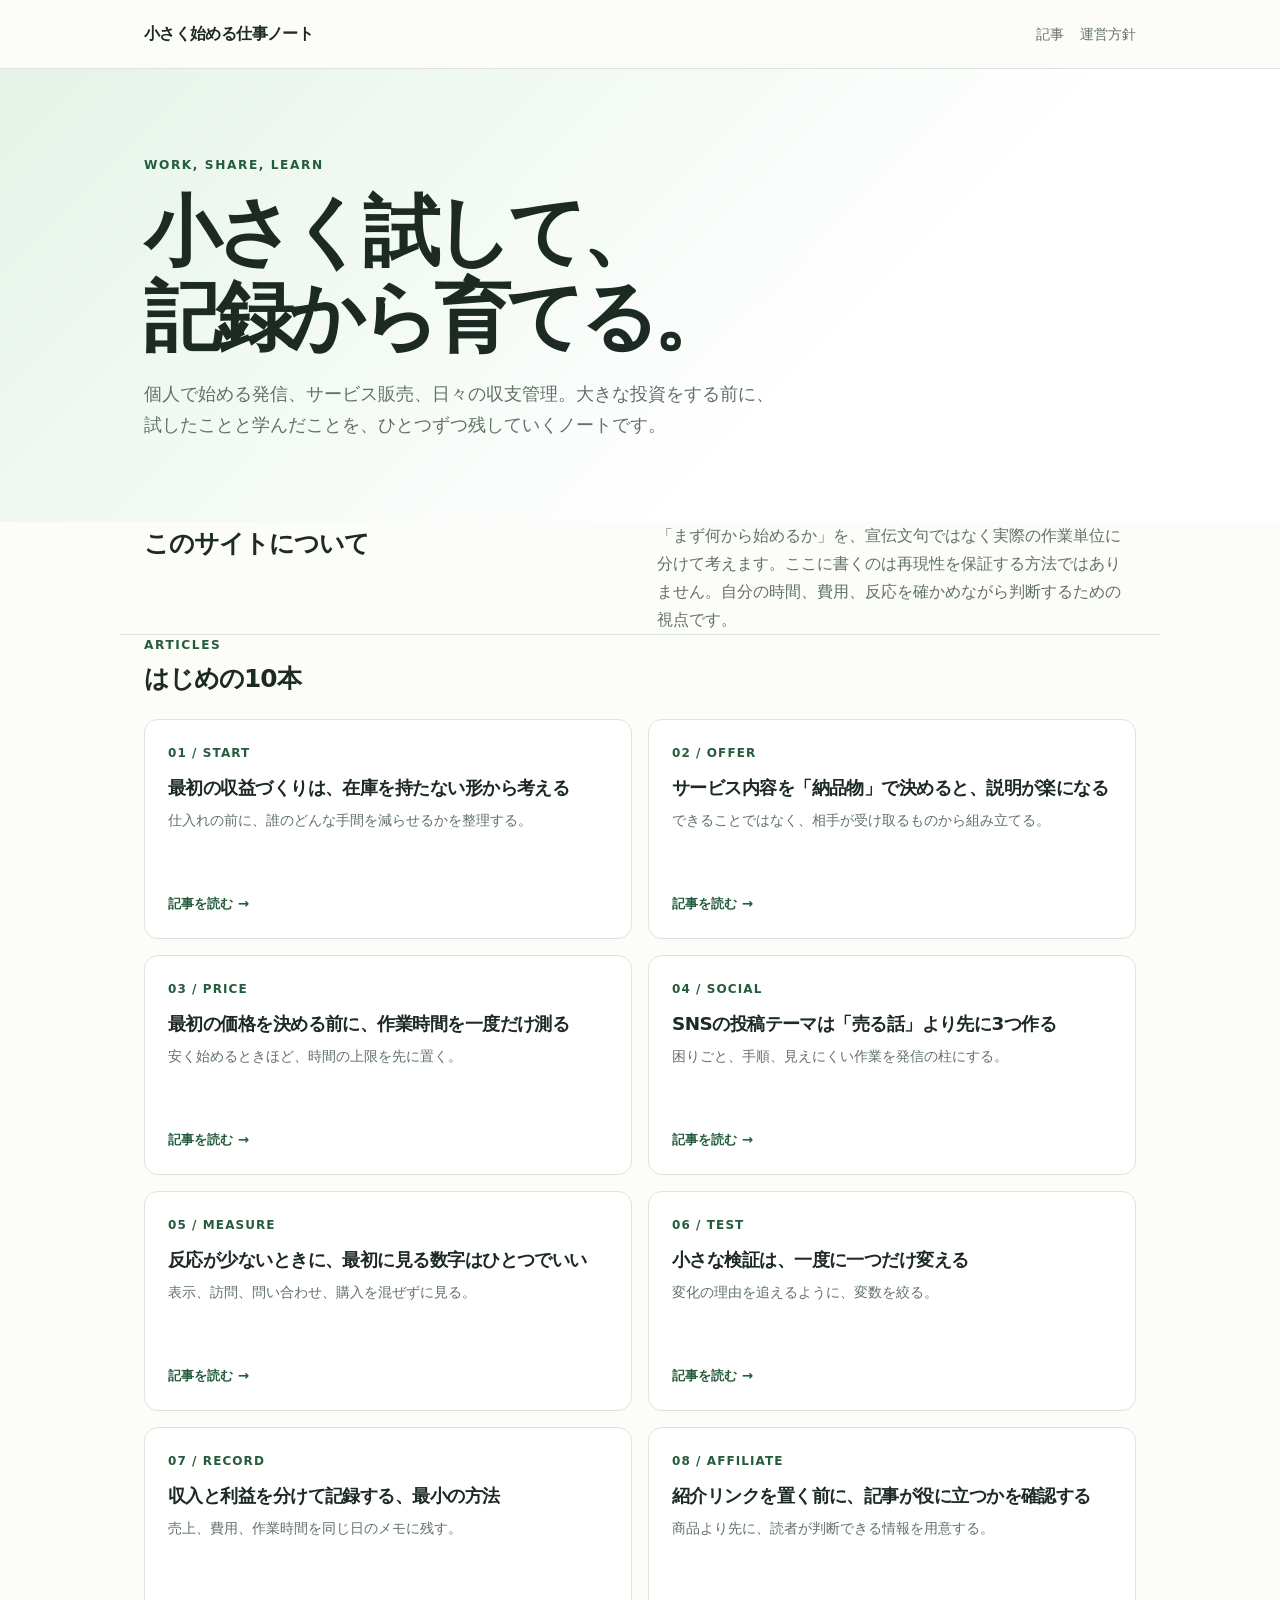
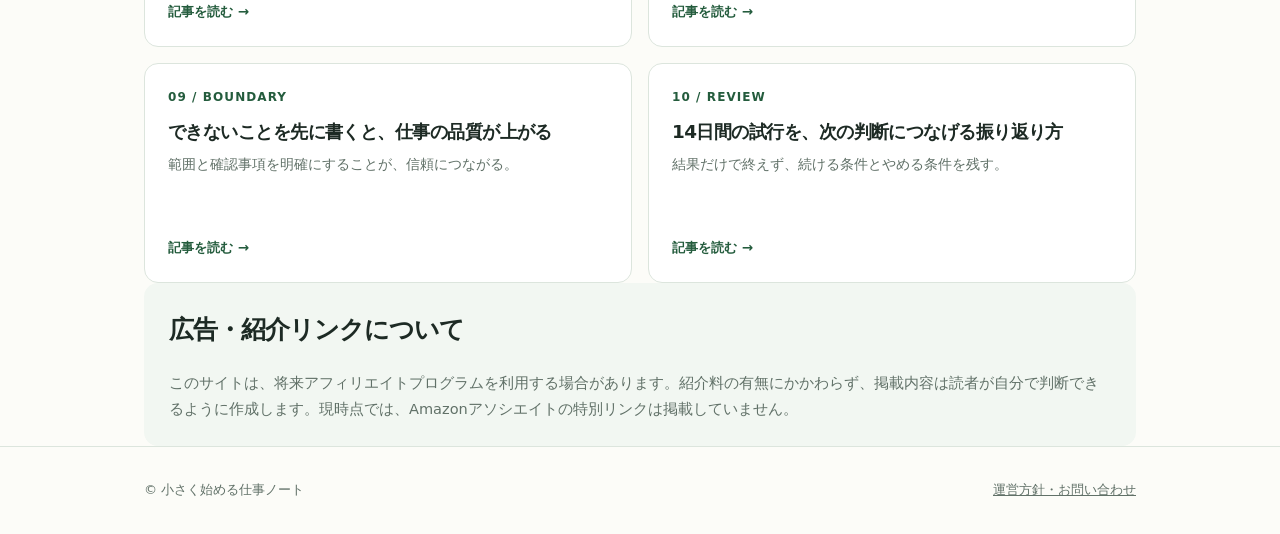
==== index.html @ 6a61f7f6 "Add initial affiliate site" ====
<!doctype html>
<html lang="ja">
<head>
  <meta charset="utf-8"><meta name="viewport" content="width=device-width, initial-scale=1">
  <meta name="description" content="小さく始める個人事業の発信・販売・記録を、実践しながら整理するノート。">
  <title>小さく始める仕事ノート</title>
  <style>
    :root{--ink:#1d2a24;--muted:#617168;--paper:#fcfcf8;--mint:#e5f3e8;--line:#dce5dd;--accent:#245c3d;--soft:#f2f7f2}*{box-sizing:border-box}body{margin:0;background:var(--paper);color:var(--ink);font:16px/1.75 system-ui,-apple-system,"Segoe UI",sans-serif}a{color:inherit}.wrap{max-width:1040px;margin:auto;padding:0 24px}header{border-bottom:1px solid var(--line);background:rgba(252,252,248,.92);position:sticky;top:0;backdrop-filter:blur(9px);z-index:2}.nav{height:68px;display:flex;align-items:center;justify-content:space-between;gap:16px}.brand{font-weight:800;text-decoration:none;letter-spacing:-.04em}.nav a:not(.brand){font-size:.88rem;color:var(--muted);text-decoration:none;margin-left:16px}.hero{padding:86px 0 64px;background:linear-gradient(135deg,var(--mint),#fff 65%)}.eyebrow{font-size:.76rem;letter-spacing:.13em;font-weight:800;color:var(--accent)}h1{font-size:clamp(2.4rem,6vw,4.8rem);line-height:1.1;letter-spacing:-.07em;max-width:760px;margin:14px 0 20px}.lead{font-size:1.1rem;max-width:630px;color:var(--muted)}section{padding:58px 0}h2{font-size:1.55rem;letter-spacing:-.04em;margin:0 0 19px}.intro{display:grid;grid-template-columns:1fr 1fr;gap:34px;border-bottom:1px solid var(--line)}.intro p{color:var(--muted);margin:0}.posts{display:grid;grid-template-columns:repeat(2,1fr);gap:16px}.post{display:flex;flex-direction:column;min-height:220px;padding:23px;background:#fff;border:1px solid var(--line);border-radius:14px;text-decoration:none;transition:transform .15s,border .15s}.post:hover{transform:translateY(-3px);border-color:#8eb89b}.num{font-size:.75rem;font-weight:800;letter-spacing:.09em;color:var(--accent)}h3{font-size:1.15rem;line-height:1.35;letter-spacing:-.03em;margin:12px 0 8px}.post p{font-size:.9rem;line-height:1.65;margin:0;color:var(--muted)}.more{margin-top:auto;padding-top:18px;font-size:.84rem;font-weight:750;color:var(--accent)}.notice{background:var(--soft);border-radius:14px;padding:25px}.notice p{margin:0;color:var(--muted);font-size:.91rem}footer{padding:32px 0;border-top:1px solid var(--line);color:var(--muted);font-size:.82rem}.foot{display:flex;justify-content:space-between;gap:20px;flex-wrap:wrap}@media(max-width:650px){.wrap{padding:0 18px}.nav a:not(.brand){margin-left:10px;font-size:.78rem}.hero{padding:62px 0 48px}.intro,.posts{grid-template-columns:1fr}section{padding:42px 0}}
  </style>
</head>
<body>
<header><div class="wrap nav"><a class="brand" href="index.html">小さく始める仕事ノート</a><nav><a href="#articles">記事</a><a href="about.html">運営方針</a></nav></div></header>
<main>
  <section class="hero"><div class="wrap"><div class="eyebrow">WORK, SHARE, LEARN</div><h1>小さく試して、<br>記録から育てる。</h1><p class="lead">個人で始める発信、サービス販売、日々の収支管理。大きな投資をする前に、試したことと学んだことを、ひとつずつ残していくノートです。</p></div></section>
  <section class="wrap intro"><div><h2>このサイトについて</h2></div><p>「まず何から始めるか」を、宣伝文句ではなく実際の作業単位に分けて考えます。ここに書くのは再現性を保証する方法ではありません。自分の時間、費用、反応を確かめながら判断するための視点です。</p></section>
  <section class="wrap" id="articles"><div class="eyebrow">ARTICLES</div><h2>はじめの10本</h2><div class="posts">
    <a class="post" href="articles/01.html"><span class="num">01 / START</span><h3>最初の収益づくりは、在庫を持たない形から考える</h3><p>仕入れの前に、誰のどんな手間を減らせるかを整理する。</p><span class="more">記事を読む →</span></a>
    <a class="post" href="articles/02.html"><span class="num">02 / OFFER</span><h3>サービス内容を「納品物」で決めると、説明が楽になる</h3><p>できることではなく、相手が受け取るものから組み立てる。</p><span class="more">記事を読む →</span></a>
    <a class="post" href="articles/03.html"><span class="num">03 / PRICE</span><h3>最初の価格を決める前に、作業時間を一度だけ測る</h3><p>安く始めるときほど、時間の上限を先に置く。</p><span class="more">記事を読む →</span></a>
    <a class="post" href="articles/04.html"><span class="num">04 / SOCIAL</span><h3>SNSの投稿テーマは「売る話」より先に3つ作る</h3><p>困りごと、手順、見えにくい作業を発信の柱にする。</p><span class="more">記事を読む →</span></a>
    <a class="post" href="articles/05.html"><span class="num">05 / MEASURE</span><h3>反応が少ないときに、最初に見る数字はひとつでいい</h3><p>表示、訪問、問い合わせ、購入を混ぜずに見る。</p><span class="more">記事を読む →</span></a>
    <a class="post" href="articles/06.html"><span class="num">06 / TEST</span><h3>小さな検証は、一度に一つだけ変える</h3><p>変化の理由を追えるように、変数を絞る。</p><span class="more">記事を読む →</span></a>
    <a class="post" href="articles/07.html"><span class="num">07 / RECORD</span><h3>収入と利益を分けて記録する、最小の方法</h3><p>売上、費用、作業時間を同じ日のメモに残す。</p><span class="more">記事を読む →</span></a>
    <a class="post" href="articles/08.html"><span class="num">08 / AFFILIATE</span><h3>紹介リンクを置く前に、記事が役に立つかを確認する</h3><p>商品より先に、読者が判断できる情報を用意する。</p><span class="more">記事を読む →</span></a>
    <a class="post" href="articles/09.html"><span class="num">09 / BOUNDARY</span><h3>できないことを先に書くと、仕事の品質が上がる</h3><p>範囲と確認事項を明確にすることが、信頼につながる。</p><span class="more">記事を読む →</span></a>
    <a class="post" href="articles/10.html"><span class="num">10 / REVIEW</span><h3>14日間の試行を、次の判断につなげる振り返り方</h3><p>結果だけで終えず、続ける条件とやめる条件を残す。</p><span class="more">記事を読む →</span></a>
  </div></section>
  <section class="wrap"><div class="notice"><h2>広告・紹介リンクについて</h2><p>このサイトは、将来アフィリエイトプログラムを利用する場合があります。紹介料の有無にかかわらず、掲載内容は読者が自分で判断できるように作成します。現時点では、Amazonアソシエイトの特別リンクは掲載していません。</p></div></section>
</main><footer><div class="wrap foot"><span>© 小さく始める仕事ノート</span><a href="about.html">運営方針・お問い合わせ</a></div></footer>
</body></html>
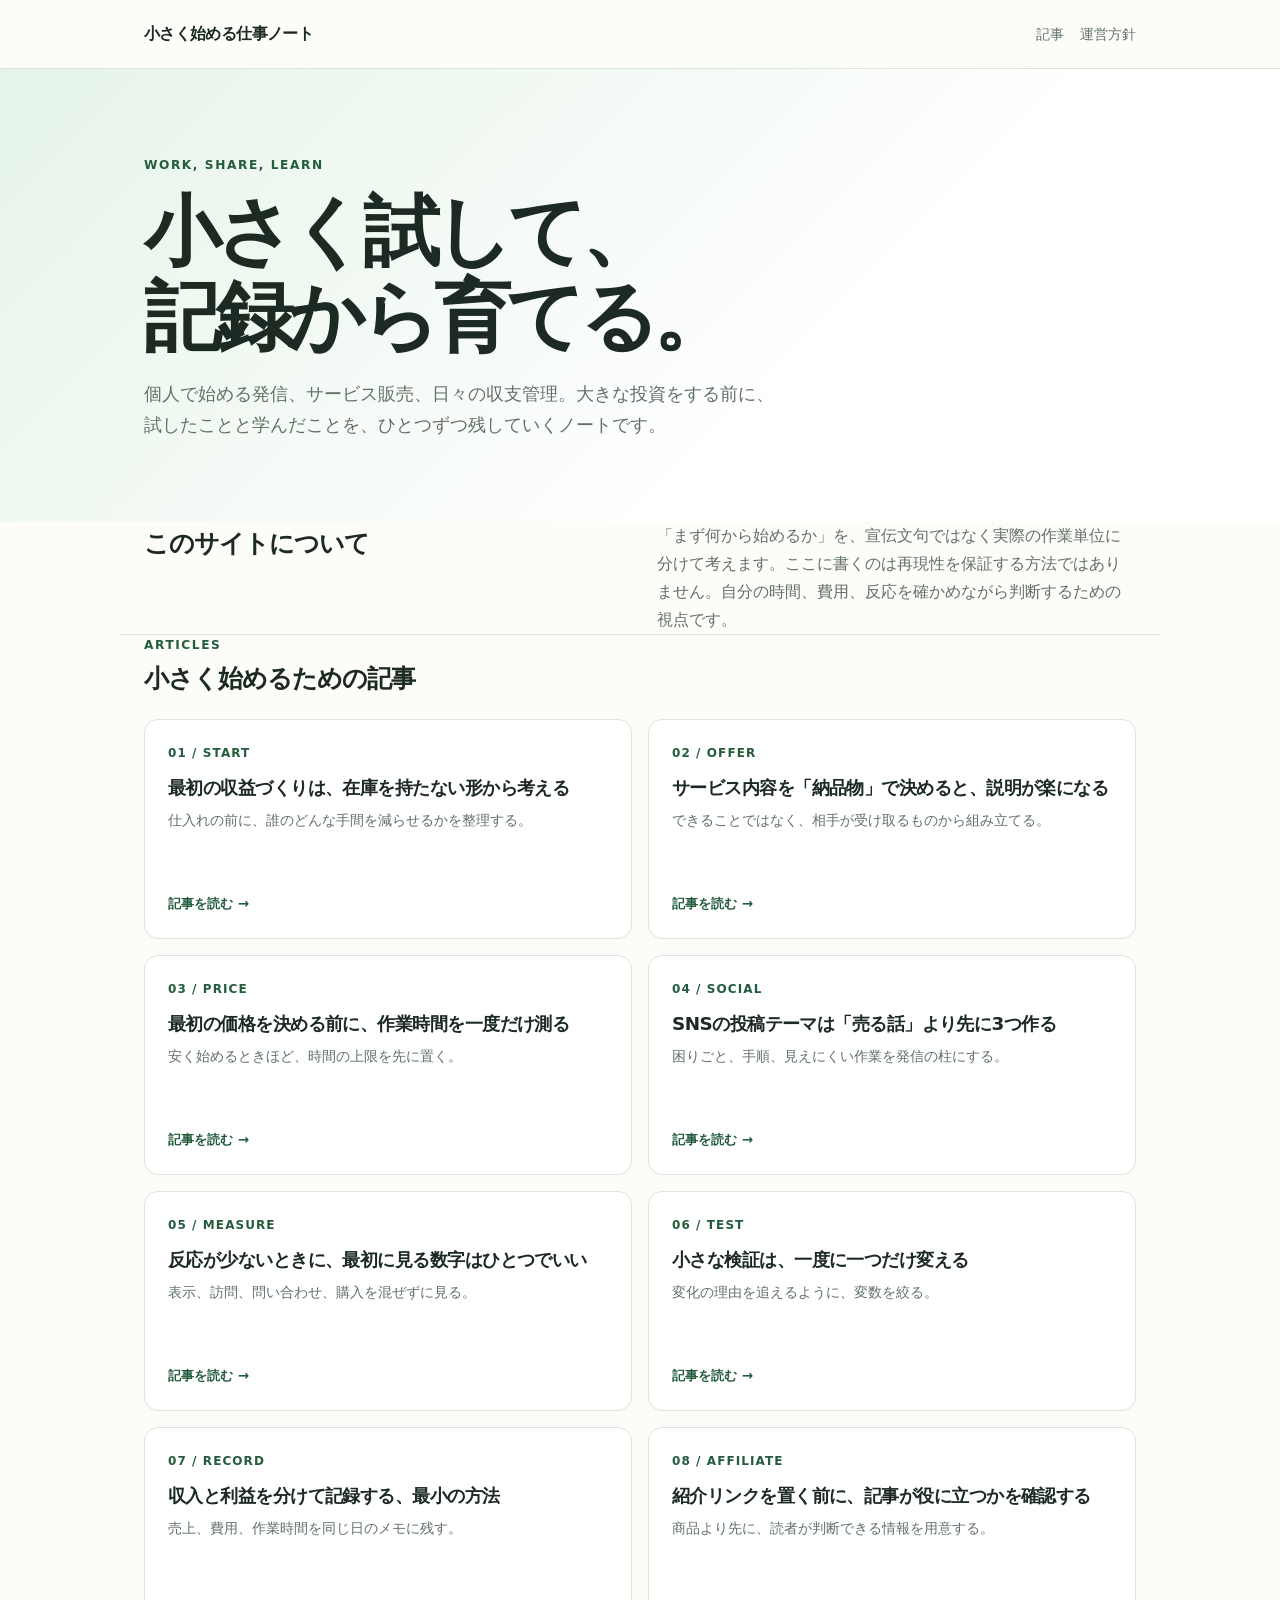
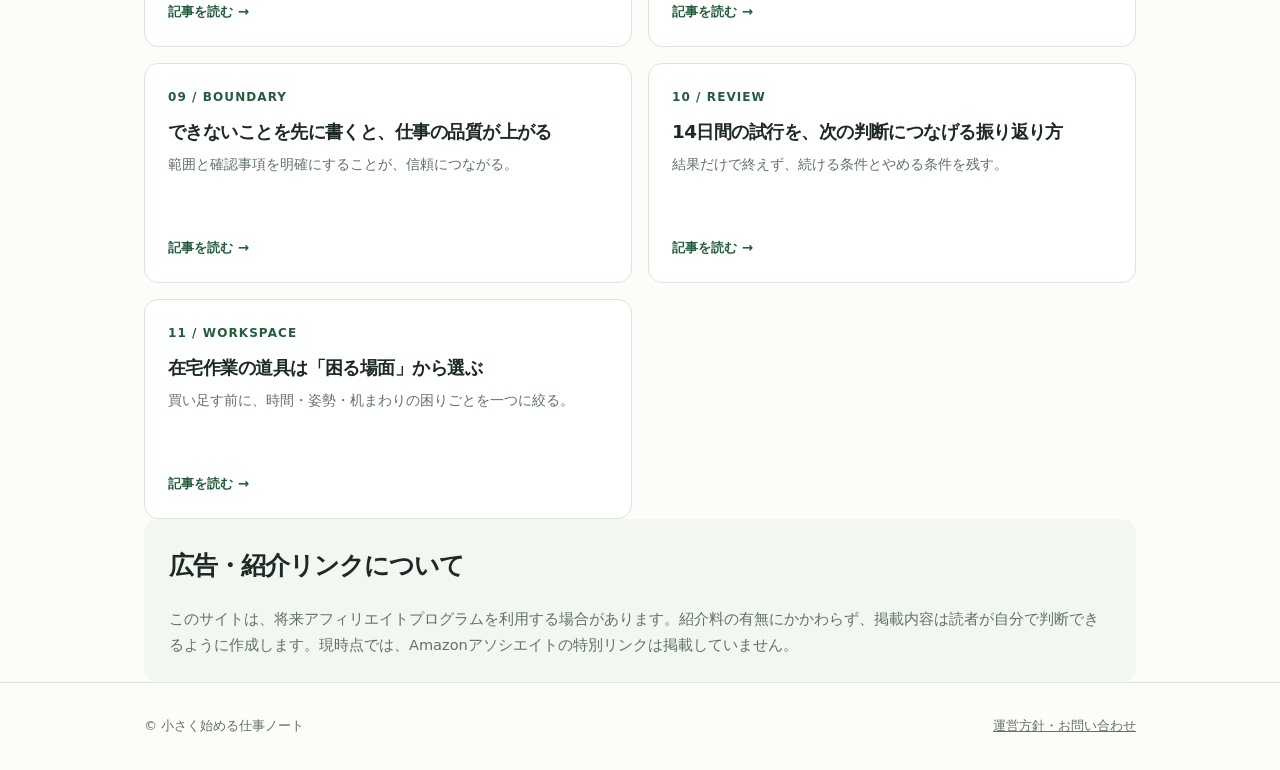
==== commit 626c9658: "Add workspace selection guide" ====
--- a/index.html
+++ b/index.html
@@ -13,7 +13,7 @@
 <main>
   <section class="hero"><div class="wrap"><div class="eyebrow">WORK, SHARE, LEARN</div><h1>小さく試して、<br>記録から育てる。</h1><p class="lead">個人で始める発信、サービス販売、日々の収支管理。大きな投資をする前に、試したことと学んだことを、ひとつずつ残していくノートです。</p></div></section>
   <section class="wrap intro"><div><h2>このサイトについて</h2></div><p>「まず何から始めるか」を、宣伝文句ではなく実際の作業単位に分けて考えます。ここに書くのは再現性を保証する方法ではありません。自分の時間、費用、反応を確かめながら判断するための視点です。</p></section>
-  <section class="wrap" id="articles"><div class="eyebrow">ARTICLES</div><h2>はじめの10本</h2><div class="posts">
+  <section class="wrap" id="articles"><div class="eyebrow">ARTICLES</div><h2>小さく始めるための記事</h2><div class="posts">
     <a class="post" href="articles/01.html"><span class="num">01 / START</span><h3>最初の収益づくりは、在庫を持たない形から考える</h3><p>仕入れの前に、誰のどんな手間を減らせるかを整理する。</p><span class="more">記事を読む →</span></a>
     <a class="post" href="articles/02.html"><span class="num">02 / OFFER</span><h3>サービス内容を「納品物」で決めると、説明が楽になる</h3><p>できることではなく、相手が受け取るものから組み立てる。</p><span class="more">記事を読む →</span></a>
     <a class="post" href="articles/03.html"><span class="num">03 / PRICE</span><h3>最初の価格を決める前に、作業時間を一度だけ測る</h3><p>安く始めるときほど、時間の上限を先に置く。</p><span class="more">記事を読む →</span></a>
@@ -24,6 +24,7 @@
     <a class="post" href="articles/08.html"><span class="num">08 / AFFILIATE</span><h3>紹介リンクを置く前に、記事が役に立つかを確認する</h3><p>商品より先に、読者が判断できる情報を用意する。</p><span class="more">記事を読む →</span></a>
     <a class="post" href="articles/09.html"><span class="num">09 / BOUNDARY</span><h3>できないことを先に書くと、仕事の品質が上がる</h3><p>範囲と確認事項を明確にすることが、信頼につながる。</p><span class="more">記事を読む →</span></a>
     <a class="post" href="articles/10.html"><span class="num">10 / REVIEW</span><h3>14日間の試行を、次の判断につなげる振り返り方</h3><p>結果だけで終えず、続ける条件とやめる条件を残す。</p><span class="more">記事を読む →</span></a>
+    <a class="post" href="articles/11.html"><span class="num">11 / WORKSPACE</span><h3>在宅作業の道具は「困る場面」から選ぶ</h3><p>買い足す前に、時間・姿勢・机まわりの困りごとを一つに絞る。</p><span class="more">記事を読む →</span></a>
   </div></section>
   <section class="wrap"><div class="notice"><h2>広告・紹介リンクについて</h2><p>このサイトは、将来アフィリエイトプログラムを利用する場合があります。紹介料の有無にかかわらず、掲載内容は読者が自分で判断できるように作成します。現時点では、Amazonアソシエイトの特別リンクは掲載していません。</p></div></section>
 </main><footer><div class="wrap foot"><span>© 小さく始める仕事ノート</span><a href="about.html">運営方針・お問い合わせ</a></div></footer>
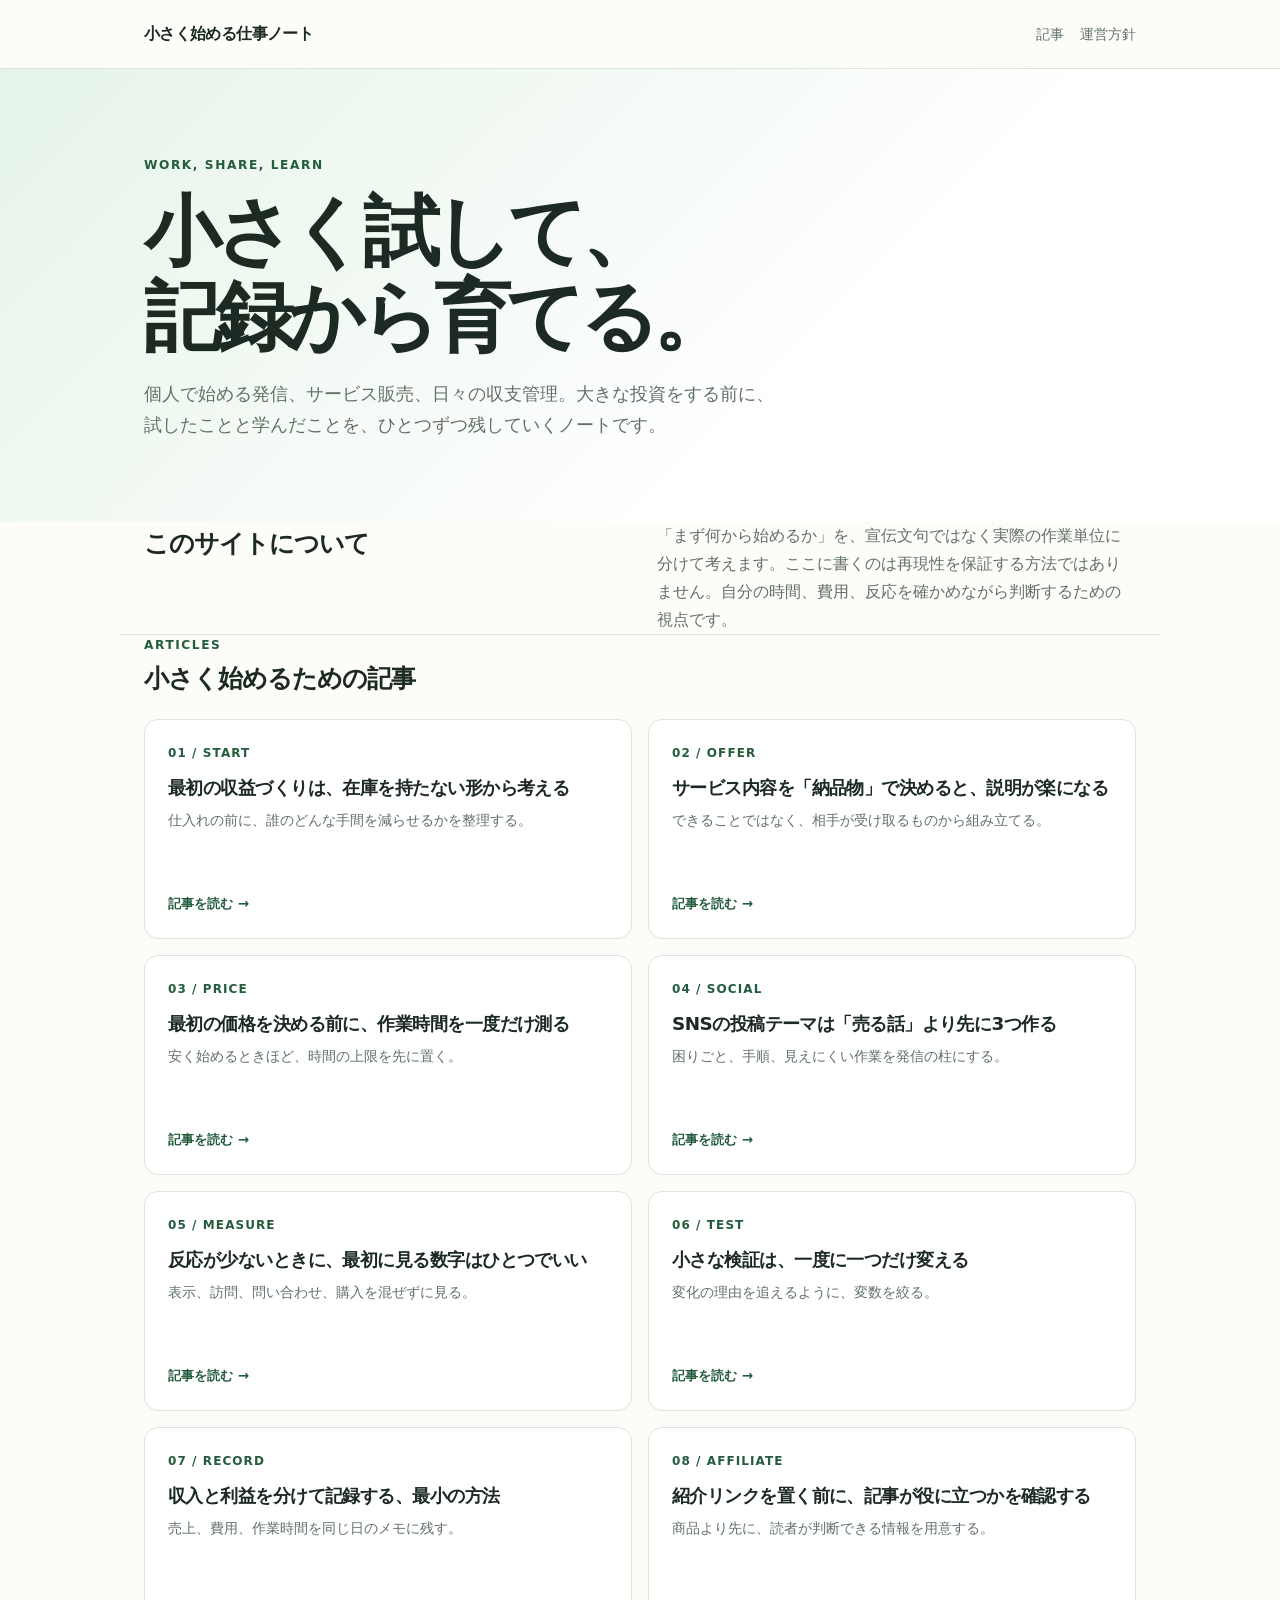
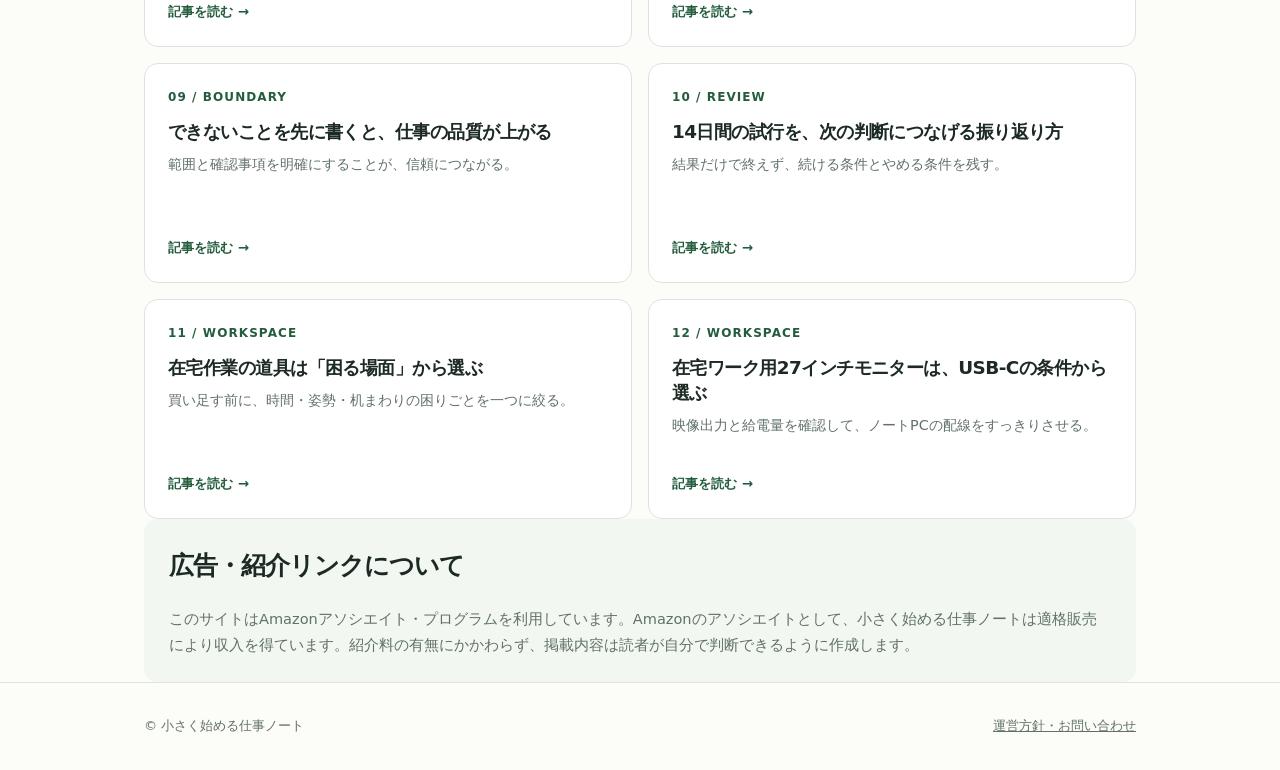
==== commit 22ca7f50: "Add USB-C monitor selection guide" ====
--- a/index.html
+++ b/index.html
@@ -25,7 +25,8 @@
     <a class="post" href="articles/09.html"><span class="num">09 / BOUNDARY</span><h3>できないことを先に書くと、仕事の品質が上がる</h3><p>範囲と確認事項を明確にすることが、信頼につながる。</p><span class="more">記事を読む →</span></a>
     <a class="post" href="articles/10.html"><span class="num">10 / REVIEW</span><h3>14日間の試行を、次の判断につなげる振り返り方</h3><p>結果だけで終えず、続ける条件とやめる条件を残す。</p><span class="more">記事を読む →</span></a>
     <a class="post" href="articles/11.html"><span class="num">11 / WORKSPACE</span><h3>在宅作業の道具は「困る場面」から選ぶ</h3><p>買い足す前に、時間・姿勢・机まわりの困りごとを一つに絞る。</p><span class="more">記事を読む →</span></a>
+    <a class="post" href="articles/12.html"><span class="num">12 / WORKSPACE</span><h3>在宅ワーク用27インチモニターは、USB-Cの条件から選ぶ</h3><p>映像出力と給電量を確認して、ノートPCの配線をすっきりさせる。</p><span class="more">記事を読む →</span></a>
   </div></section>
-  <section class="wrap"><div class="notice"><h2>広告・紹介リンクについて</h2><p>このサイトは、将来アフィリエイトプログラムを利用する場合があります。紹介料の有無にかかわらず、掲載内容は読者が自分で判断できるように作成します。現時点では、Amazonアソシエイトの特別リンクは掲載していません。</p></div></section>
+  <section class="wrap"><div class="notice"><h2>広告・紹介リンクについて</h2><p>このサイトはAmazonアソシエイト・プログラムを利用しています。Amazonのアソシエイトとして、小さく始める仕事ノートは適格販売により収入を得ています。紹介料の有無にかかわらず、掲載内容は読者が自分で判断できるように作成します。</p></div></section>
 </main><footer><div class="wrap foot"><span>© 小さく始める仕事ノート</span><a href="about.html">運営方針・お問い合わせ</a></div></footer>
 </body></html>
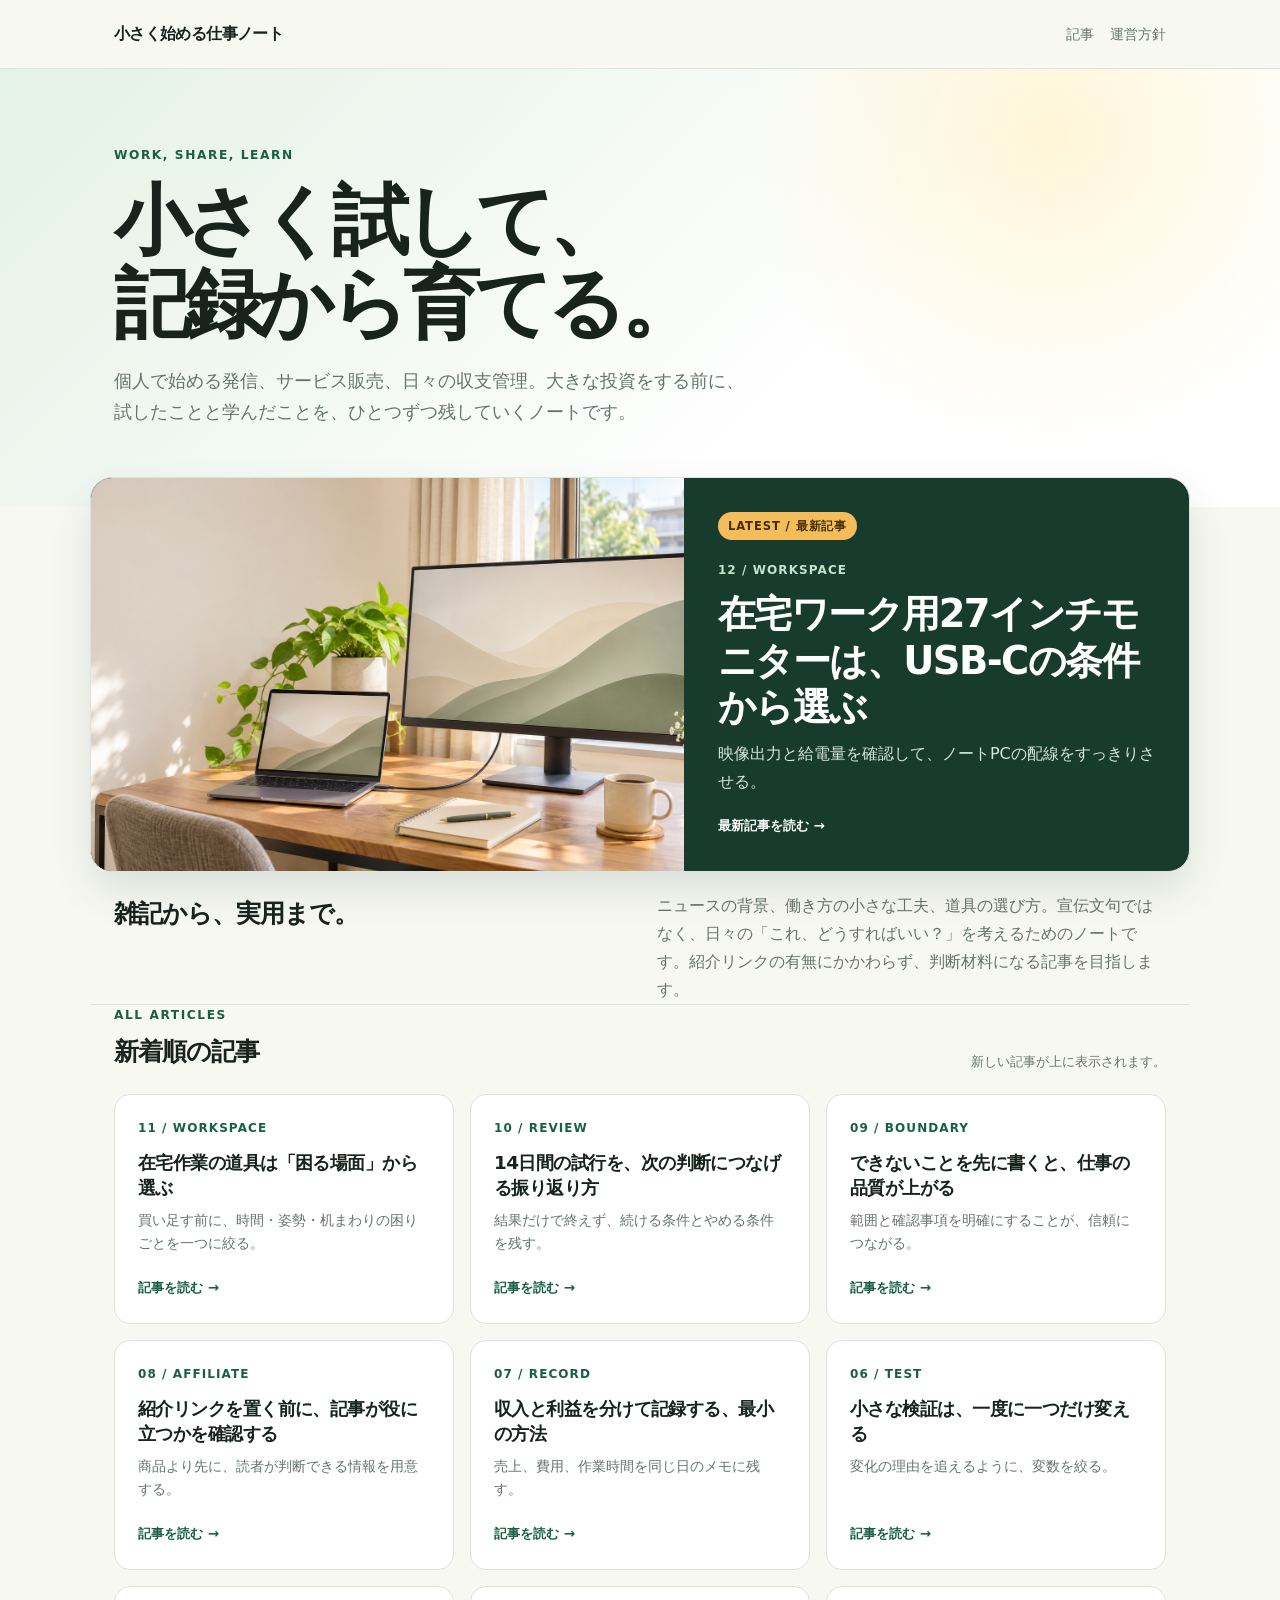
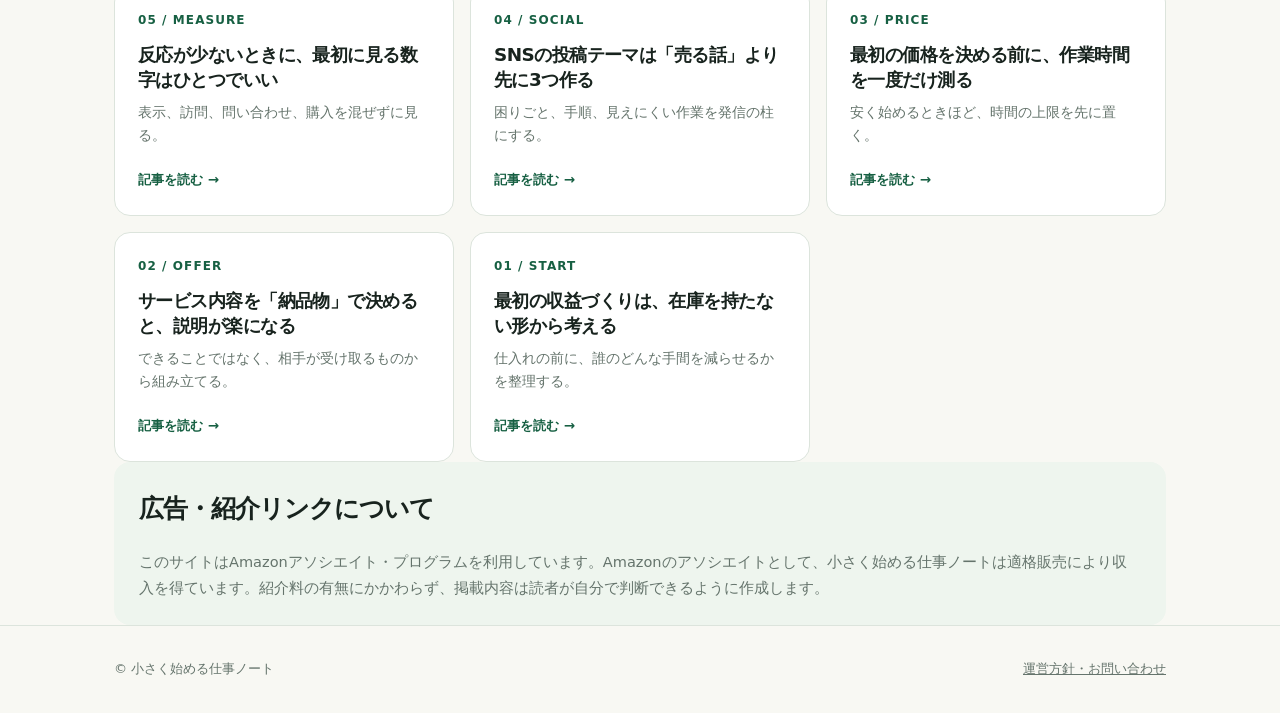
==== commit b8d594f2: "Feature latest article on homepage" ====
--- a/index.html
+++ b/index.html
@@ -5,27 +5,27 @@
   <meta name="description" content="小さく始める個人事業の発信・販売・記録を、実践しながら整理するノート。">
   <title>小さく始める仕事ノート</title>
   <style>
-    :root{--ink:#1d2a24;--muted:#617168;--paper:#fcfcf8;--mint:#e5f3e8;--line:#dce5dd;--accent:#245c3d;--soft:#f2f7f2}*{box-sizing:border-box}body{margin:0;background:var(--paper);color:var(--ink);font:16px/1.75 system-ui,-apple-system,"Segoe UI",sans-serif}a{color:inherit}.wrap{max-width:1040px;margin:auto;padding:0 24px}header{border-bottom:1px solid var(--line);background:rgba(252,252,248,.92);position:sticky;top:0;backdrop-filter:blur(9px);z-index:2}.nav{height:68px;display:flex;align-items:center;justify-content:space-between;gap:16px}.brand{font-weight:800;text-decoration:none;letter-spacing:-.04em}.nav a:not(.brand){font-size:.88rem;color:var(--muted);text-decoration:none;margin-left:16px}.hero{padding:86px 0 64px;background:linear-gradient(135deg,var(--mint),#fff 65%)}.eyebrow{font-size:.76rem;letter-spacing:.13em;font-weight:800;color:var(--accent)}h1{font-size:clamp(2.4rem,6vw,4.8rem);line-height:1.1;letter-spacing:-.07em;max-width:760px;margin:14px 0 20px}.lead{font-size:1.1rem;max-width:630px;color:var(--muted)}section{padding:58px 0}h2{font-size:1.55rem;letter-spacing:-.04em;margin:0 0 19px}.intro{display:grid;grid-template-columns:1fr 1fr;gap:34px;border-bottom:1px solid var(--line)}.intro p{color:var(--muted);margin:0}.posts{display:grid;grid-template-columns:repeat(2,1fr);gap:16px}.post{display:flex;flex-direction:column;min-height:220px;padding:23px;background:#fff;border:1px solid var(--line);border-radius:14px;text-decoration:none;transition:transform .15s,border .15s}.post:hover{transform:translateY(-3px);border-color:#8eb89b}.num{font-size:.75rem;font-weight:800;letter-spacing:.09em;color:var(--accent)}h3{font-size:1.15rem;line-height:1.35;letter-spacing:-.03em;margin:12px 0 8px}.post p{font-size:.9rem;line-height:1.65;margin:0;color:var(--muted)}.more{margin-top:auto;padding-top:18px;font-size:.84rem;font-weight:750;color:var(--accent)}.notice{background:var(--soft);border-radius:14px;padding:25px}.notice p{margin:0;color:var(--muted);font-size:.91rem}footer{padding:32px 0;border-top:1px solid var(--line);color:var(--muted);font-size:.82rem}.foot{display:flex;justify-content:space-between;gap:20px;flex-wrap:wrap}@media(max-width:650px){.wrap{padding:0 18px}.nav a:not(.brand){margin-left:10px;font-size:.78rem}.hero{padding:62px 0 48px}.intro,.posts{grid-template-columns:1fr}section{padding:42px 0}}
+    :root{--ink:#18231e;--muted:#65746c;--paper:#f8f8f3;--mint:#e4f1e5;--line:#dce4dc;--accent:#176043;--sun:#f4bd5a;--soft:#eef5ee}*{box-sizing:border-box}body{margin:0;background:var(--paper);color:var(--ink);font:16px/1.75 system-ui,-apple-system,"Segoe UI",sans-serif}a{color:inherit}.wrap{max-width:1100px;margin:auto;padding:0 24px}header{border-bottom:1px solid var(--line);background:rgba(248,248,243,.92);position:sticky;top:0;backdrop-filter:blur(9px);z-index:2}.nav{height:68px;display:flex;align-items:center;justify-content:space-between;gap:16px}.brand{font-weight:850;text-decoration:none;letter-spacing:-.04em}.nav a:not(.brand){font-size:.88rem;color:var(--muted);text-decoration:none;margin-left:16px}.hero{padding:76px 0 62px;background:radial-gradient(circle at 82% 15%,#fff5d8 0,transparent 28%),linear-gradient(135deg,var(--mint),#fff 66%)}.eyebrow{font-size:.76rem;letter-spacing:.13em;font-weight:850;color:var(--accent)}h1{font-size:clamp(2.5rem,6vw,4.8rem);line-height:1.08;letter-spacing:-.075em;max-width:760px;margin:14px 0 20px}.lead{font-size:1.1rem;max-width:630px;color:var(--muted)}section{padding:58px 0}h2{font-size:1.55rem;letter-spacing:-.04em;margin:0 0 19px}.feature{padding:0 0 20px;margin-top:-30px;position:relative}.feature-card{display:grid;grid-template-columns:1.08fr .92fr;overflow:hidden;border:1px solid var(--line);border-radius:22px;background:#173c2e;color:#fff;text-decoration:none;box-shadow:0 18px 40px rgba(20,59,42,.12)}.feature-photo{min-height:310px;background:url('assets/workspace-monitor-hero.png') center/cover}.feature-copy{display:flex;flex-direction:column;padding:34px}.label{display:inline-flex;width:max-content;padding:4px 10px;border-radius:999px;background:var(--sun);color:#432d05;font-size:.72rem;font-weight:850;letter-spacing:.08em}.feature .num{color:#c5e3cc;margin-top:20px}.feature h2{font-size:clamp(1.7rem,3vw,2.6rem);line-height:1.2;margin:10px 0}.feature p{color:#d7e6da;margin:0}.feature .more{color:#fff}.intro{display:grid;grid-template-columns:1fr 1fr;gap:34px;border-bottom:1px solid var(--line)}.intro p{color:var(--muted);margin:0}.section-head{display:flex;align-items:end;justify-content:space-between;gap:16px;margin-bottom:20px}.section-head h2{margin:4px 0 0}.section-note{font-size:.84rem;color:var(--muted);margin:0}.posts{display:grid;grid-template-columns:repeat(3,1fr);gap:16px}.post{display:flex;flex-direction:column;min-height:230px;padding:23px;background:#fff;border:1px solid var(--line);border-radius:16px;text-decoration:none;transition:transform .15s,border .15s,box-shadow .15s}.post:hover{transform:translateY(-3px);border-color:#8eb89b;box-shadow:0 12px 22px rgba(30,62,43,.08)}.num{font-size:.75rem;font-weight:850;letter-spacing:.09em;color:var(--accent)}h3{font-size:1.15rem;line-height:1.35;letter-spacing:-.03em;margin:12px 0 8px}.post p{font-size:.9rem;line-height:1.65;margin:0;color:var(--muted)}.more{margin-top:auto;padding-top:18px;font-size:.84rem;font-weight:800;color:var(--accent)}.notice{background:var(--soft);border-radius:16px;padding:25px}.notice p{margin:0;color:var(--muted);font-size:.91rem}footer{padding:32px 0;border-top:1px solid var(--line);color:var(--muted);font-size:.82rem}.foot{display:flex;justify-content:space-between;gap:20px;flex-wrap:wrap}@media(max-width:760px){.wrap{padding:0 18px}.feature-card,.intro,.posts{grid-template-columns:1fr}.feature-photo{min-height:220px}.feature-copy{padding:27px}.section-head{align-items:start;flex-direction:column;gap:4px}}@media(max-width:650px){.nav a:not(.brand){margin-left:10px;font-size:.78rem}.hero{padding:62px 0 68px}section{padding:42px 0}}
   </style>
 </head>
 <body>
 <header><div class="wrap nav"><a class="brand" href="index.html">小さく始める仕事ノート</a><nav><a href="#articles">記事</a><a href="about.html">運営方針</a></nav></div></header>
 <main>
   <section class="hero"><div class="wrap"><div class="eyebrow">WORK, SHARE, LEARN</div><h1>小さく試して、<br>記録から育てる。</h1><p class="lead">個人で始める発信、サービス販売、日々の収支管理。大きな投資をする前に、試したことと学んだことを、ひとつずつ残していくノートです。</p></div></section>
-  <section class="wrap intro"><div><h2>このサイトについて</h2></div><p>「まず何から始めるか」を、宣伝文句ではなく実際の作業単位に分けて考えます。ここに書くのは再現性を保証する方法ではありません。自分の時間、費用、反応を確かめながら判断するための視点です。</p></section>
-  <section class="wrap" id="articles"><div class="eyebrow">ARTICLES</div><h2>小さく始めるための記事</h2><div class="posts">
+  <section class="wrap feature" id="articles"><a class="feature-card" href="articles/12.html"><div class="feature-photo" aria-hidden="true"></div><div class="feature-copy"><span class="label">LATEST / 最新記事</span><span class="num">12 / WORKSPACE</span><h2>在宅ワーク用27インチモニターは、USB-Cの条件から選ぶ</h2><p>映像出力と給電量を確認して、ノートPCの配線をすっきりさせる。</p><span class="more">最新記事を読む →</span></div></a></section>
+  <section class="wrap intro"><div><h2>雑記から、実用まで。</h2></div><p>ニュースの背景、働き方の小さな工夫、道具の選び方。宣伝文句ではなく、日々の「これ、どうすればいい？」を考えるためのノートです。紹介リンクの有無にかかわらず、判断材料になる記事を目指します。</p></section>
+  <section class="wrap"><div class="section-head"><div><div class="eyebrow">ALL ARTICLES</div><h2>新着順の記事</h2></div><p class="section-note">新しい記事が上に表示されます。</p></div><div class="posts">
+    <a class="post" href="articles/11.html"><span class="num">11 / WORKSPACE</span><h3>在宅作業の道具は「困る場面」から選ぶ</h3><p>買い足す前に、時間・姿勢・机まわりの困りごとを一つに絞る。</p><span class="more">記事を読む →</span></a>
+    <a class="post" href="articles/10.html"><span class="num">10 / REVIEW</span><h3>14日間の試行を、次の判断につなげる振り返り方</h3><p>結果だけで終えず、続ける条件とやめる条件を残す。</p><span class="more">記事を読む →</span></a>
+    <a class="post" href="articles/09.html"><span class="num">09 / BOUNDARY</span><h3>できないことを先に書くと、仕事の品質が上がる</h3><p>範囲と確認事項を明確にすることが、信頼につながる。</p><span class="more">記事を読む →</span></a>
+    <a class="post" href="articles/08.html"><span class="num">08 / AFFILIATE</span><h3>紹介リンクを置く前に、記事が役に立つかを確認する</h3><p>商品より先に、読者が判断できる情報を用意する。</p><span class="more">記事を読む →</span></a>
+    <a class="post" href="articles/07.html"><span class="num">07 / RECORD</span><h3>収入と利益を分けて記録する、最小の方法</h3><p>売上、費用、作業時間を同じ日のメモに残す。</p><span class="more">記事を読む →</span></a>
+    <a class="post" href="articles/06.html"><span class="num">06 / TEST</span><h3>小さな検証は、一度に一つだけ変える</h3><p>変化の理由を追えるように、変数を絞る。</p><span class="more">記事を読む →</span></a>
+    <a class="post" href="articles/05.html"><span class="num">05 / MEASURE</span><h3>反応が少ないときに、最初に見る数字はひとつでいい</h3><p>表示、訪問、問い合わせ、購入を混ぜずに見る。</p><span class="more">記事を読む →</span></a>
+    <a class="post" href="articles/04.html"><span class="num">04 / SOCIAL</span><h3>SNSの投稿テーマは「売る話」より先に3つ作る</h3><p>困りごと、手順、見えにくい作業を発信の柱にする。</p><span class="more">記事を読む →</span></a>
+    <a class="post" href="articles/03.html"><span class="num">03 / PRICE</span><h3>最初の価格を決める前に、作業時間を一度だけ測る</h3><p>安く始めるときほど、時間の上限を先に置く。</p><span class="more">記事を読む →</span></a>
+    <a class="post" href="articles/02.html"><span class="num">02 / OFFER</span><h3>サービス内容を「納品物」で決めると、説明が楽になる</h3><p>できることではなく、相手が受け取るものから組み立てる。</p><span class="more">記事を読む →</span></a>
     <a class="post" href="articles/01.html"><span class="num">01 / START</span><h3>最初の収益づくりは、在庫を持たない形から考える</h3><p>仕入れの前に、誰のどんな手間を減らせるかを整理する。</p><span class="more">記事を読む →</span></a>
-    <a class="post" href="articles/02.html"><span class="num">02 / OFFER</span><h3>サービス内容を「納品物」で決めると、説明が楽になる</h3><p>できることではなく、相手が受け取るものから組み立てる。</p><span class="more">記事を読む →</span></a>
-    <a class="post" href="articles/03.html"><span class="num">03 / PRICE</span><h3>最初の価格を決める前に、作業時間を一度だけ測る</h3><p>安く始めるときほど、時間の上限を先に置く。</p><span class="more">記事を読む →</span></a>
-    <a class="post" href="articles/04.html"><span class="num">04 / SOCIAL</span><h3>SNSの投稿テーマは「売る話」より先に3つ作る</h3><p>困りごと、手順、見えにくい作業を発信の柱にする。</p><span class="more">記事を読む →</span></a>
-    <a class="post" href="articles/05.html"><span class="num">05 / MEASURE</span><h3>反応が少ないときに、最初に見る数字はひとつでいい</h3><p>表示、訪問、問い合わせ、購入を混ぜずに見る。</p><span class="more">記事を読む →</span></a>
-    <a class="post" href="articles/06.html"><span class="num">06 / TEST</span><h3>小さな検証は、一度に一つだけ変える</h3><p>変化の理由を追えるように、変数を絞る。</p><span class="more">記事を読む →</span></a>
-    <a class="post" href="articles/07.html"><span class="num">07 / RECORD</span><h3>収入と利益を分けて記録する、最小の方法</h3><p>売上、費用、作業時間を同じ日のメモに残す。</p><span class="more">記事を読む →</span></a>
-    <a class="post" href="articles/08.html"><span class="num">08 / AFFILIATE</span><h3>紹介リンクを置く前に、記事が役に立つかを確認する</h3><p>商品より先に、読者が判断できる情報を用意する。</p><span class="more">記事を読む →</span></a>
-    <a class="post" href="articles/09.html"><span class="num">09 / BOUNDARY</span><h3>できないことを先に書くと、仕事の品質が上がる</h3><p>範囲と確認事項を明確にすることが、信頼につながる。</p><span class="more">記事を読む →</span></a>
-    <a class="post" href="articles/10.html"><span class="num">10 / REVIEW</span><h3>14日間の試行を、次の判断につなげる振り返り方</h3><p>結果だけで終えず、続ける条件とやめる条件を残す。</p><span class="more">記事を読む →</span></a>
-    <a class="post" href="articles/11.html"><span class="num">11 / WORKSPACE</span><h3>在宅作業の道具は「困る場面」から選ぶ</h3><p>買い足す前に、時間・姿勢・机まわりの困りごとを一つに絞る。</p><span class="more">記事を読む →</span></a>
-    <a class="post" href="articles/12.html"><span class="num">12 / WORKSPACE</span><h3>在宅ワーク用27インチモニターは、USB-Cの条件から選ぶ</h3><p>映像出力と給電量を確認して、ノートPCの配線をすっきりさせる。</p><span class="more">記事を読む →</span></a>
   </div></section>
   <section class="wrap"><div class="notice"><h2>広告・紹介リンクについて</h2><p>このサイトはAmazonアソシエイト・プログラムを利用しています。Amazonのアソシエイトとして、小さく始める仕事ノートは適格販売により収入を得ています。紹介料の有無にかかわらず、掲載内容は読者が自分で判断できるように作成します。</p></div></section>
 </main><footer><div class="wrap foot"><span>© 小さく始める仕事ノート</span><a href="about.html">運営方針・お問い合わせ</a></div></footer>
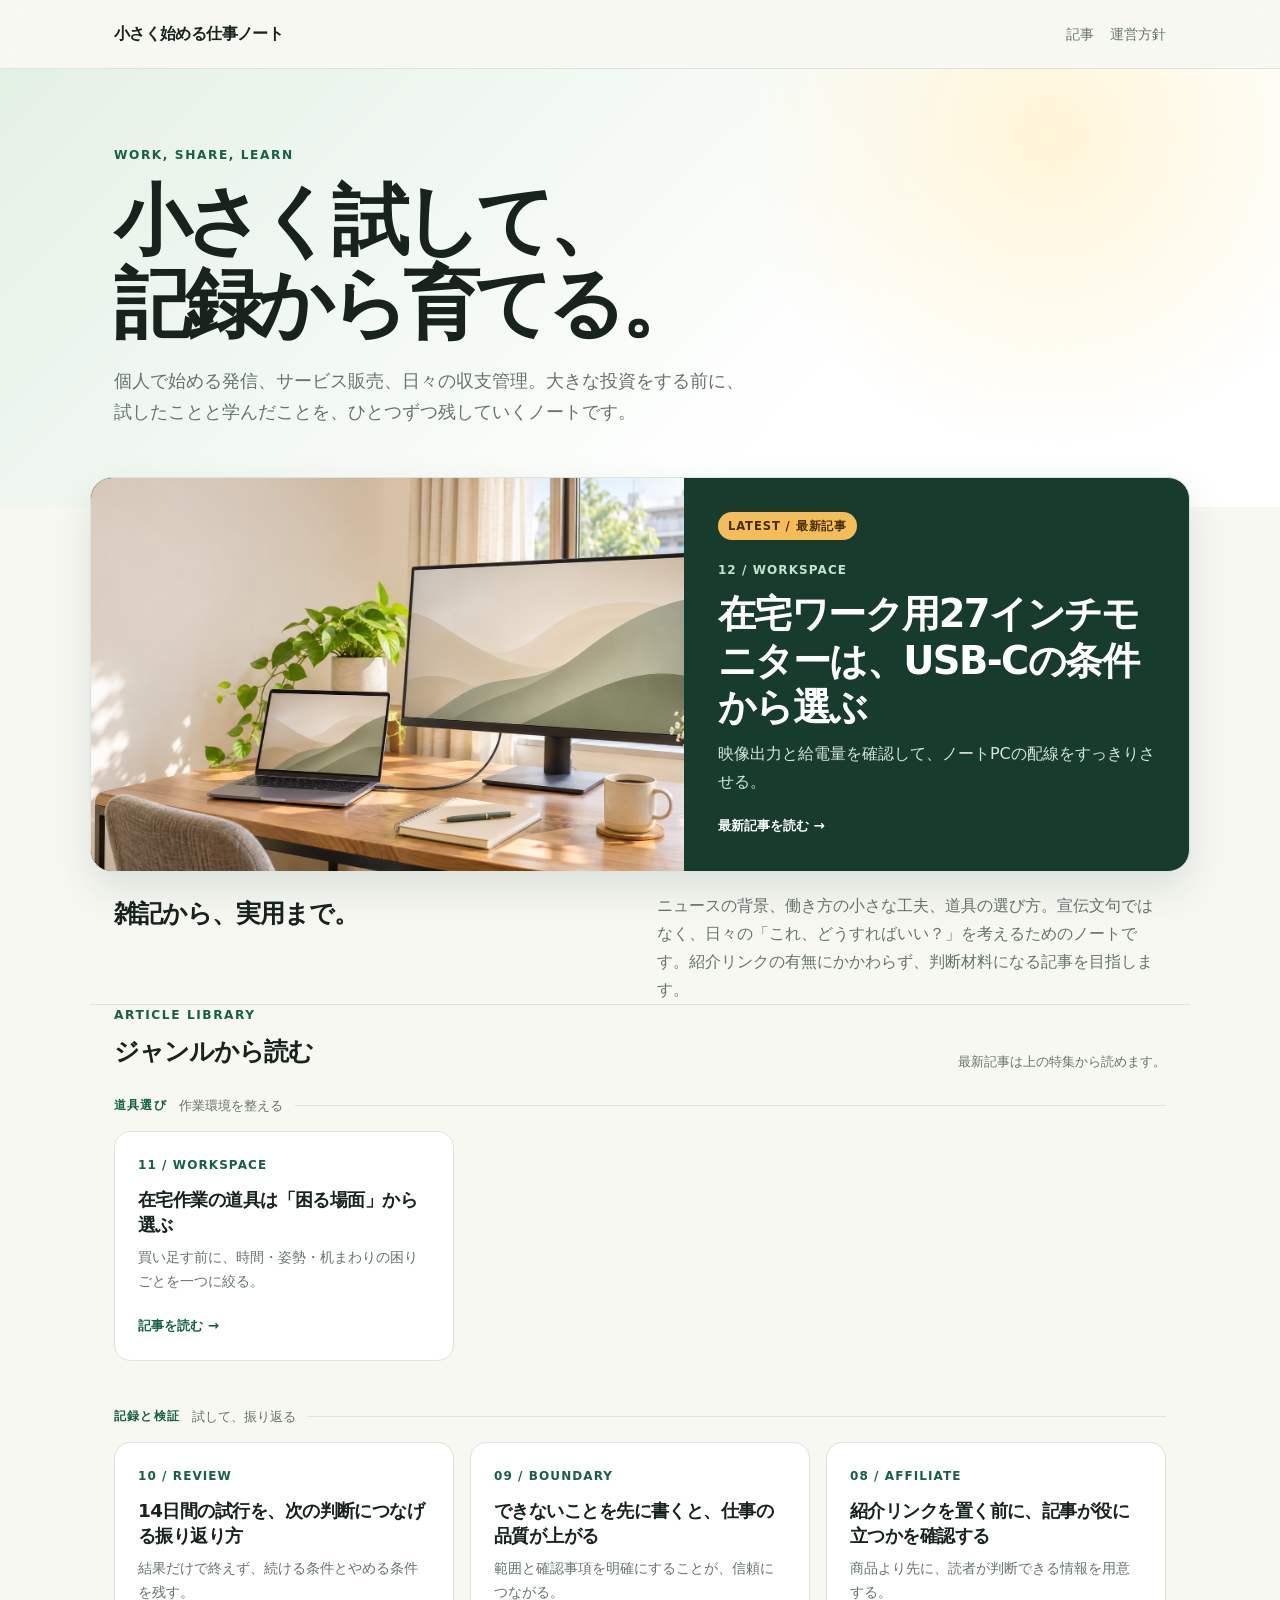
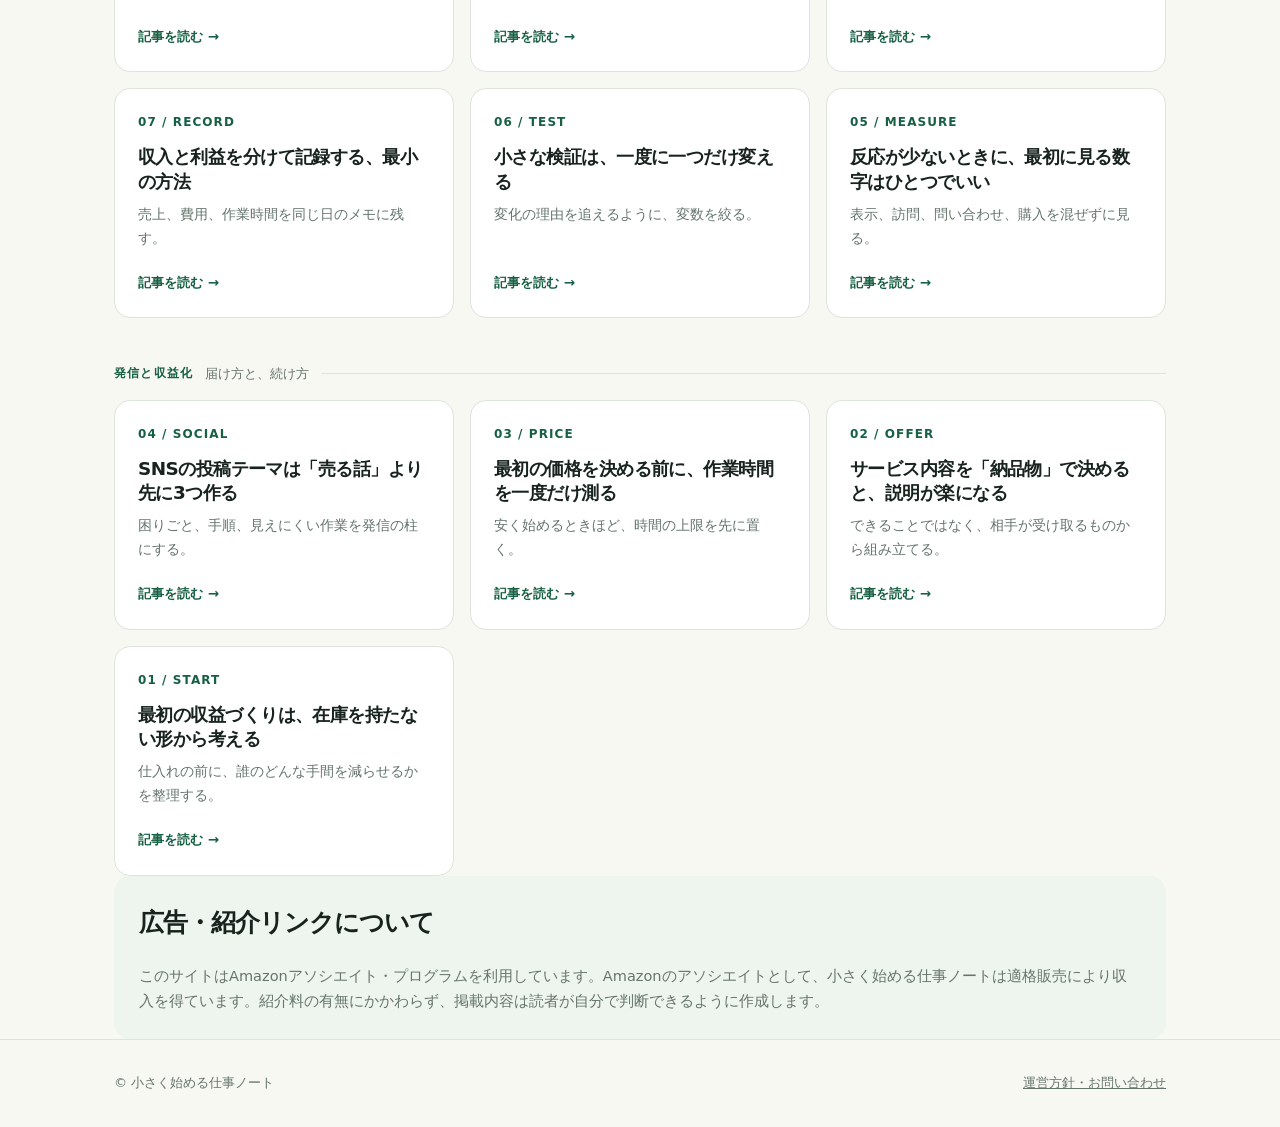
==== commit 89b0b426: "Group article archive by topic" ====
--- a/index.html
+++ b/index.html
@@ -5,7 +5,7 @@
   <meta name="description" content="小さく始める個人事業の発信・販売・記録を、実践しながら整理するノート。">
   <title>小さく始める仕事ノート</title>
   <style>
-    :root{--ink:#18231e;--muted:#65746c;--paper:#f8f8f3;--mint:#e4f1e5;--line:#dce4dc;--accent:#176043;--sun:#f4bd5a;--soft:#eef5ee}*{box-sizing:border-box}body{margin:0;background:var(--paper);color:var(--ink);font:16px/1.75 system-ui,-apple-system,"Segoe UI",sans-serif}a{color:inherit}.wrap{max-width:1100px;margin:auto;padding:0 24px}header{border-bottom:1px solid var(--line);background:rgba(248,248,243,.92);position:sticky;top:0;backdrop-filter:blur(9px);z-index:2}.nav{height:68px;display:flex;align-items:center;justify-content:space-between;gap:16px}.brand{font-weight:850;text-decoration:none;letter-spacing:-.04em}.nav a:not(.brand){font-size:.88rem;color:var(--muted);text-decoration:none;margin-left:16px}.hero{padding:76px 0 62px;background:radial-gradient(circle at 82% 15%,#fff5d8 0,transparent 28%),linear-gradient(135deg,var(--mint),#fff 66%)}.eyebrow{font-size:.76rem;letter-spacing:.13em;font-weight:850;color:var(--accent)}h1{font-size:clamp(2.5rem,6vw,4.8rem);line-height:1.08;letter-spacing:-.075em;max-width:760px;margin:14px 0 20px}.lead{font-size:1.1rem;max-width:630px;color:var(--muted)}section{padding:58px 0}h2{font-size:1.55rem;letter-spacing:-.04em;margin:0 0 19px}.feature{padding:0 0 20px;margin-top:-30px;position:relative}.feature-card{display:grid;grid-template-columns:1.08fr .92fr;overflow:hidden;border:1px solid var(--line);border-radius:22px;background:#173c2e;color:#fff;text-decoration:none;box-shadow:0 18px 40px rgba(20,59,42,.12)}.feature-photo{min-height:310px;background:url('assets/workspace-monitor-hero.png') center/cover}.feature-copy{display:flex;flex-direction:column;padding:34px}.label{display:inline-flex;width:max-content;padding:4px 10px;border-radius:999px;background:var(--sun);color:#432d05;font-size:.72rem;font-weight:850;letter-spacing:.08em}.feature .num{color:#c5e3cc;margin-top:20px}.feature h2{font-size:clamp(1.7rem,3vw,2.6rem);line-height:1.2;margin:10px 0}.feature p{color:#d7e6da;margin:0}.feature .more{color:#fff}.intro{display:grid;grid-template-columns:1fr 1fr;gap:34px;border-bottom:1px solid var(--line)}.intro p{color:var(--muted);margin:0}.section-head{display:flex;align-items:end;justify-content:space-between;gap:16px;margin-bottom:20px}.section-head h2{margin:4px 0 0}.section-note{font-size:.84rem;color:var(--muted);margin:0}.posts{display:grid;grid-template-columns:repeat(3,1fr);gap:16px}.post{display:flex;flex-direction:column;min-height:230px;padding:23px;background:#fff;border:1px solid var(--line);border-radius:16px;text-decoration:none;transition:transform .15s,border .15s,box-shadow .15s}.post:hover{transform:translateY(-3px);border-color:#8eb89b;box-shadow:0 12px 22px rgba(30,62,43,.08)}.num{font-size:.75rem;font-weight:850;letter-spacing:.09em;color:var(--accent)}h3{font-size:1.15rem;line-height:1.35;letter-spacing:-.03em;margin:12px 0 8px}.post p{font-size:.9rem;line-height:1.65;margin:0;color:var(--muted)}.more{margin-top:auto;padding-top:18px;font-size:.84rem;font-weight:800;color:var(--accent)}.notice{background:var(--soft);border-radius:16px;padding:25px}.notice p{margin:0;color:var(--muted);font-size:.91rem}footer{padding:32px 0;border-top:1px solid var(--line);color:var(--muted);font-size:.82rem}.foot{display:flex;justify-content:space-between;gap:20px;flex-wrap:wrap}@media(max-width:760px){.wrap{padding:0 18px}.feature-card,.intro,.posts{grid-template-columns:1fr}.feature-photo{min-height:220px}.feature-copy{padding:27px}.section-head{align-items:start;flex-direction:column;gap:4px}}@media(max-width:650px){.nav a:not(.brand){margin-left:10px;font-size:.78rem}.hero{padding:62px 0 68px}section{padding:42px 0}}
+    :root{--ink:#18231e;--muted:#65746c;--paper:#f8f8f3;--mint:#e4f1e5;--line:#dce4dc;--accent:#176043;--sun:#f4bd5a;--soft:#eef5ee}*{box-sizing:border-box}body{margin:0;background:var(--paper);color:var(--ink);font:16px/1.75 system-ui,-apple-system,"Segoe UI",sans-serif}a{color:inherit}.wrap{max-width:1100px;margin:auto;padding:0 24px}header{border-bottom:1px solid var(--line);background:rgba(248,248,243,.92);position:sticky;top:0;backdrop-filter:blur(9px);z-index:2}.nav{height:68px;display:flex;align-items:center;justify-content:space-between;gap:16px}.brand{font-weight:850;text-decoration:none;letter-spacing:-.04em}.nav a:not(.brand){font-size:.88rem;color:var(--muted);text-decoration:none;margin-left:16px}.hero{padding:76px 0 62px;background:radial-gradient(circle at 82% 15%,#fff5d8 0,transparent 28%),linear-gradient(135deg,var(--mint),#fff 66%)}.eyebrow{font-size:.76rem;letter-spacing:.13em;font-weight:850;color:var(--accent)}h1{font-size:clamp(2.5rem,6vw,4.8rem);line-height:1.08;letter-spacing:-.075em;max-width:760px;margin:14px 0 20px}.lead{font-size:1.1rem;max-width:630px;color:var(--muted)}section{padding:58px 0}h2{font-size:1.55rem;letter-spacing:-.04em;margin:0 0 19px}.feature{padding:0 0 20px;margin-top:-30px;position:relative}.feature-card{display:grid;grid-template-columns:1.08fr .92fr;overflow:hidden;border:1px solid var(--line);border-radius:22px;background:#173c2e;color:#fff;text-decoration:none;box-shadow:0 18px 40px rgba(20,59,42,.12)}.feature-photo{min-height:310px;background:url('assets/workspace-monitor-hero.png') center/cover}.feature-copy{display:flex;flex-direction:column;padding:34px}.label{display:inline-flex;width:max-content;padding:4px 10px;border-radius:999px;background:var(--sun);color:#432d05;font-size:.72rem;font-weight:850;letter-spacing:.08em}.feature .num{color:#c5e3cc;margin-top:20px}.feature h2{font-size:clamp(1.7rem,3vw,2.6rem);line-height:1.2;margin:10px 0}.feature p{color:#d7e6da;margin:0}.feature .more{color:#fff}.intro{display:grid;grid-template-columns:1fr 1fr;gap:34px;border-bottom:1px solid var(--line)}.intro p{color:var(--muted);margin:0}.section-head{display:flex;align-items:end;justify-content:space-between;gap:16px;margin-bottom:20px}.section-head h2{margin:4px 0 0}.section-note{font-size:.84rem;color:var(--muted);margin:0}.posts{display:grid;grid-template-columns:repeat(3,1fr);gap:16px}.genre{grid-column:1/-1;display:flex;align-items:center;gap:12px;margin:28px 0 -2px}.genre:first-child{margin-top:0}.genre b{font-size:.76rem;letter-spacing:.1em;color:var(--accent)}.genre span{font-size:.83rem;color:var(--muted)}.genre:after{content:"";height:1px;flex:1;background:var(--line)}.post{display:flex;flex-direction:column;min-height:230px;padding:23px;background:#fff;border:1px solid var(--line);border-radius:16px;text-decoration:none;transition:transform .15s,border .15s,box-shadow .15s}.post:hover{transform:translateY(-3px);border-color:#8eb89b;box-shadow:0 12px 22px rgba(30,62,43,.08)}.num{font-size:.75rem;font-weight:850;letter-spacing:.09em;color:var(--accent)}h3{font-size:1.15rem;line-height:1.35;letter-spacing:-.03em;margin:12px 0 8px}.post p{font-size:.9rem;line-height:1.65;margin:0;color:var(--muted)}.more{margin-top:auto;padding-top:18px;font-size:.84rem;font-weight:800;color:var(--accent)}.notice{background:var(--soft);border-radius:16px;padding:25px}.notice p{margin:0;color:var(--muted);font-size:.91rem}footer{padding:32px 0;border-top:1px solid var(--line);color:var(--muted);font-size:.82rem}.foot{display:flex;justify-content:space-between;gap:20px;flex-wrap:wrap}@media(max-width:760px){.wrap{padding:0 18px}.feature-card,.intro,.posts{grid-template-columns:1fr}.feature-photo{min-height:220px}.feature-copy{padding:27px}.section-head{align-items:start;flex-direction:column;gap:4px}}@media(max-width:650px){.nav a:not(.brand){margin-left:10px;font-size:.78rem}.hero{padding:62px 0 68px}section{padding:42px 0}}
   </style>
 </head>
 <body>
@@ -14,14 +14,17 @@
   <section class="hero"><div class="wrap"><div class="eyebrow">WORK, SHARE, LEARN</div><h1>小さく試して、<br>記録から育てる。</h1><p class="lead">個人で始める発信、サービス販売、日々の収支管理。大きな投資をする前に、試したことと学んだことを、ひとつずつ残していくノートです。</p></div></section>
   <section class="wrap feature" id="articles"><a class="feature-card" href="articles/12.html"><div class="feature-photo" aria-hidden="true"></div><div class="feature-copy"><span class="label">LATEST / 最新記事</span><span class="num">12 / WORKSPACE</span><h2>在宅ワーク用27インチモニターは、USB-Cの条件から選ぶ</h2><p>映像出力と給電量を確認して、ノートPCの配線をすっきりさせる。</p><span class="more">最新記事を読む →</span></div></a></section>
   <section class="wrap intro"><div><h2>雑記から、実用まで。</h2></div><p>ニュースの背景、働き方の小さな工夫、道具の選び方。宣伝文句ではなく、日々の「これ、どうすればいい？」を考えるためのノートです。紹介リンクの有無にかかわらず、判断材料になる記事を目指します。</p></section>
-  <section class="wrap"><div class="section-head"><div><div class="eyebrow">ALL ARTICLES</div><h2>新着順の記事</h2></div><p class="section-note">新しい記事が上に表示されます。</p></div><div class="posts">
+  <section class="wrap"><div class="section-head"><div><div class="eyebrow">ARTICLE LIBRARY</div><h2>ジャンルから読む</h2></div><p class="section-note">最新記事は上の特集から読めます。</p></div><div class="posts">
+    <div class="genre"><b>道具選び</b><span>作業環境を整える</span></div>
     <a class="post" href="articles/11.html"><span class="num">11 / WORKSPACE</span><h3>在宅作業の道具は「困る場面」から選ぶ</h3><p>買い足す前に、時間・姿勢・机まわりの困りごとを一つに絞る。</p><span class="more">記事を読む →</span></a>
+    <div class="genre"><b>記録と検証</b><span>試して、振り返る</span></div>
     <a class="post" href="articles/10.html"><span class="num">10 / REVIEW</span><h3>14日間の試行を、次の判断につなげる振り返り方</h3><p>結果だけで終えず、続ける条件とやめる条件を残す。</p><span class="more">記事を読む →</span></a>
     <a class="post" href="articles/09.html"><span class="num">09 / BOUNDARY</span><h3>できないことを先に書くと、仕事の品質が上がる</h3><p>範囲と確認事項を明確にすることが、信頼につながる。</p><span class="more">記事を読む →</span></a>
     <a class="post" href="articles/08.html"><span class="num">08 / AFFILIATE</span><h3>紹介リンクを置く前に、記事が役に立つかを確認する</h3><p>商品より先に、読者が判断できる情報を用意する。</p><span class="more">記事を読む →</span></a>
     <a class="post" href="articles/07.html"><span class="num">07 / RECORD</span><h3>収入と利益を分けて記録する、最小の方法</h3><p>売上、費用、作業時間を同じ日のメモに残す。</p><span class="more">記事を読む →</span></a>
     <a class="post" href="articles/06.html"><span class="num">06 / TEST</span><h3>小さな検証は、一度に一つだけ変える</h3><p>変化の理由を追えるように、変数を絞る。</p><span class="more">記事を読む →</span></a>
     <a class="post" href="articles/05.html"><span class="num">05 / MEASURE</span><h3>反応が少ないときに、最初に見る数字はひとつでいい</h3><p>表示、訪問、問い合わせ、購入を混ぜずに見る。</p><span class="more">記事を読む →</span></a>
+    <div class="genre"><b>発信と収益化</b><span>届け方と、続け方</span></div>
     <a class="post" href="articles/04.html"><span class="num">04 / SOCIAL</span><h3>SNSの投稿テーマは「売る話」より先に3つ作る</h3><p>困りごと、手順、見えにくい作業を発信の柱にする。</p><span class="more">記事を読む →</span></a>
     <a class="post" href="articles/03.html"><span class="num">03 / PRICE</span><h3>最初の価格を決める前に、作業時間を一度だけ測る</h3><p>安く始めるときほど、時間の上限を先に置く。</p><span class="more">記事を読む →</span></a>
     <a class="post" href="articles/02.html"><span class="num">02 / OFFER</span><h3>サービス内容を「納品物」で決めると、説明が楽になる</h3><p>できることではなく、相手が受け取るものから組み立てる。</p><span class="more">記事を読む →</span></a>
